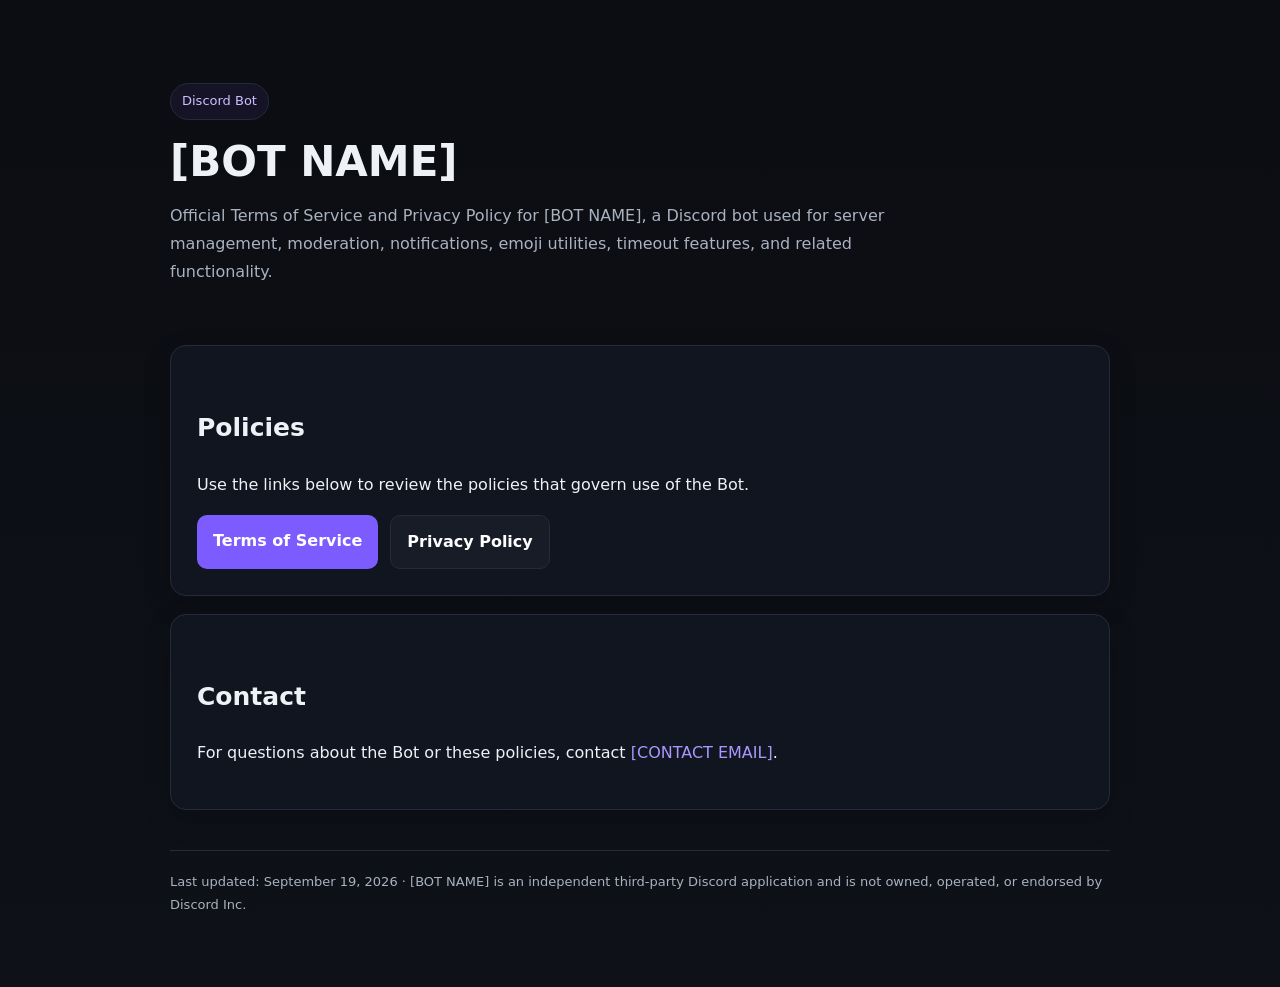
==== index.html @ 261b9856 "Add files via upload" ====
<!doctype html>
<html lang="en">
<head><meta charset="utf-8"><meta name="viewport" content="width=device-width,initial-scale=1"><title>[BOT NAME] — Policies</title><link rel="stylesheet" href="style.css"></head>
<body><div class="wrap">
  <section class="hero">
    <span class="badge">Discord Bot</span>
    <h1>[BOT NAME]</h1>
    <p>Official Terms of Service and Privacy Policy for [BOT NAME], a Discord bot used for server management, moderation, notifications, emoji utilities, timeout features, and related functionality.</p>
  </section>
  <div class="card">
    <h2>Policies</h2>
    <p>Use the links below to review the policies that govern use of the Bot.</p>
    <div class="cta"><a class="btn" href="terms.html">Terms of Service</a><a class="btn secondary" href="privacy.html">Privacy Policy</a></div>
  </div>
  <div class="card">
    <h2>Contact</h2>
    <p>For questions about the Bot or these policies, contact <a href="mailto:[CONTACT EMAIL]">[CONTACT EMAIL]</a>.</p>
  </div>
  <div class="footer">Last updated: September 19, 2026 · [BOT NAME] is an independent third-party Discord application and is not owned, operated, or endorsed by Discord Inc.</div>
</div></body></html>
---- style.css ----
:root{--bg:#0b0d12;--card:#121620;--text:#eef1f6;--muted:#aab2c0;--accent:#7c5cff;--border:#252b38}*{box-sizing:border-box}body{margin:0;font-family:Inter,system-ui,-apple-system,BlinkMacSystemFont,"Segoe UI",Arial,sans-serif;background:linear-gradient(180deg,#0b0d12,#0e1118);color:var(--text);line-height:1.75}a{color:#a997ff;text-decoration:none}a:hover{text-decoration:underline}.wrap{max-width:980px;margin:0 auto;padding:48px 20px 70px}.hero{padding:35px 0 25px}.badge{display:inline-block;padding:6px 11px;border:1px solid var(--border);border-radius:999px;color:#c9c1ff;background:#171326;font-size:13px}.hero h1{font-size:42px;line-height:1.15;margin:18px 0 10px}.hero p{color:var(--muted);max-width:760px}.nav{display:flex;gap:10px;flex-wrap:wrap;margin:25px 0}.nav a{padding:10px 15px;border:1px solid var(--border);border-radius:10px;background:#11151d}.card{background:rgba(18,22,32,.92);border:1px solid var(--border);border-radius:16px;padding:26px;margin:18px 0;box-shadow:0 10px 28px rgba(0,0,0,.18)}h2{margin-top:34px;font-size:25px}h3{margin-top:25px;font-size:19px}li{margin:6px 0;color:#d7dce5}.meta{color:var(--muted);font-size:14px}.footer{margin-top:40px;color:var(--muted);font-size:13px;border-top:1px solid var(--border);padding-top:20px}.cta{display:flex;gap:12px;flex-wrap:wrap}.btn{display:inline-block;background:var(--accent);color:#fff;padding:12px 16px;border-radius:10px;font-weight:600}.btn.secondary{background:#171c26;border:1px solid var(--border)}code{background:#171c26;border:1px solid var(--border);padding:2px 6px;border-radius:6px;color:#ddd7ff}@media(max-width:650px){.hero h1{font-size:34px}.wrap{padding-top:30px}}
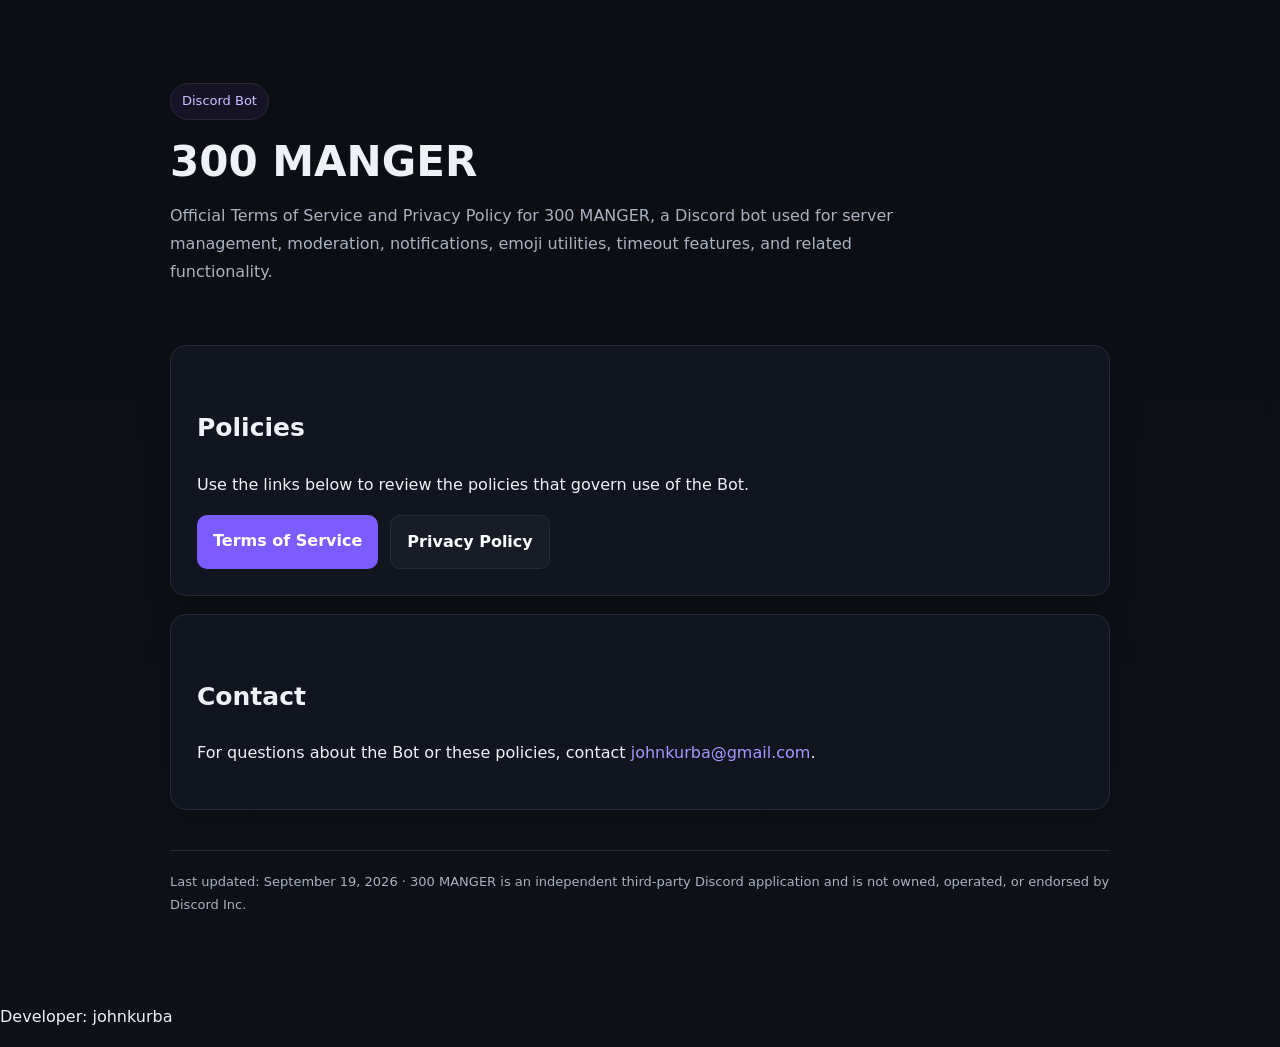
==== commit 969c2f69: "Add files via upload" ====
--- a/index.html
+++ b/index.html
@@ -1,11 +1,11 @@
 <!doctype html>
 <html lang="en">
-<head><meta charset="utf-8"><meta name="viewport" content="width=device-width,initial-scale=1"><title>[BOT NAME] — Policies</title><link rel="stylesheet" href="style.css"></head>
+<head><meta charset="utf-8"><meta name="viewport" content="width=device-width,initial-scale=1"><title>300 MANGER — Policies</title><link rel="stylesheet" href="style.css"></head>
 <body><div class="wrap">
   <section class="hero">
     <span class="badge">Discord Bot</span>
-    <h1>[BOT NAME]</h1>
-    <p>Official Terms of Service and Privacy Policy for [BOT NAME], a Discord bot used for server management, moderation, notifications, emoji utilities, timeout features, and related functionality.</p>
+    <h1>300 MANGER</h1>
+    <p>Official Terms of Service and Privacy Policy for 300 MANGER, a Discord bot used for server management, moderation, notifications, emoji utilities, timeout features, and related functionality.</p>
   </section>
   <div class="card">
     <h2>Policies</h2>
@@ -14,7 +14,7 @@
   </div>
   <div class="card">
     <h2>Contact</h2>
-    <p>For questions about the Bot or these policies, contact <a href="mailto:[CONTACT EMAIL]">[CONTACT EMAIL]</a>.</p>
+    <p>For questions about the Bot or these policies, contact <a href="mailto:johnkurba@gmail.com">johnkurba@gmail.com</a>.</p>
   </div>
-  <div class="footer">Last updated: September 19, 2026 · [BOT NAME] is an independent third-party Discord application and is not owned, operated, or endorsed by Discord Inc.</div>
-</div></body></html>
+  <div class="footer">Last updated: September 19, 2026 · 300 MANGER is an independent third-party Discord application and is not owned, operated, or endorsed by Discord Inc.</div>
+</div><p>Developer: johnkurba</p></body></html>
